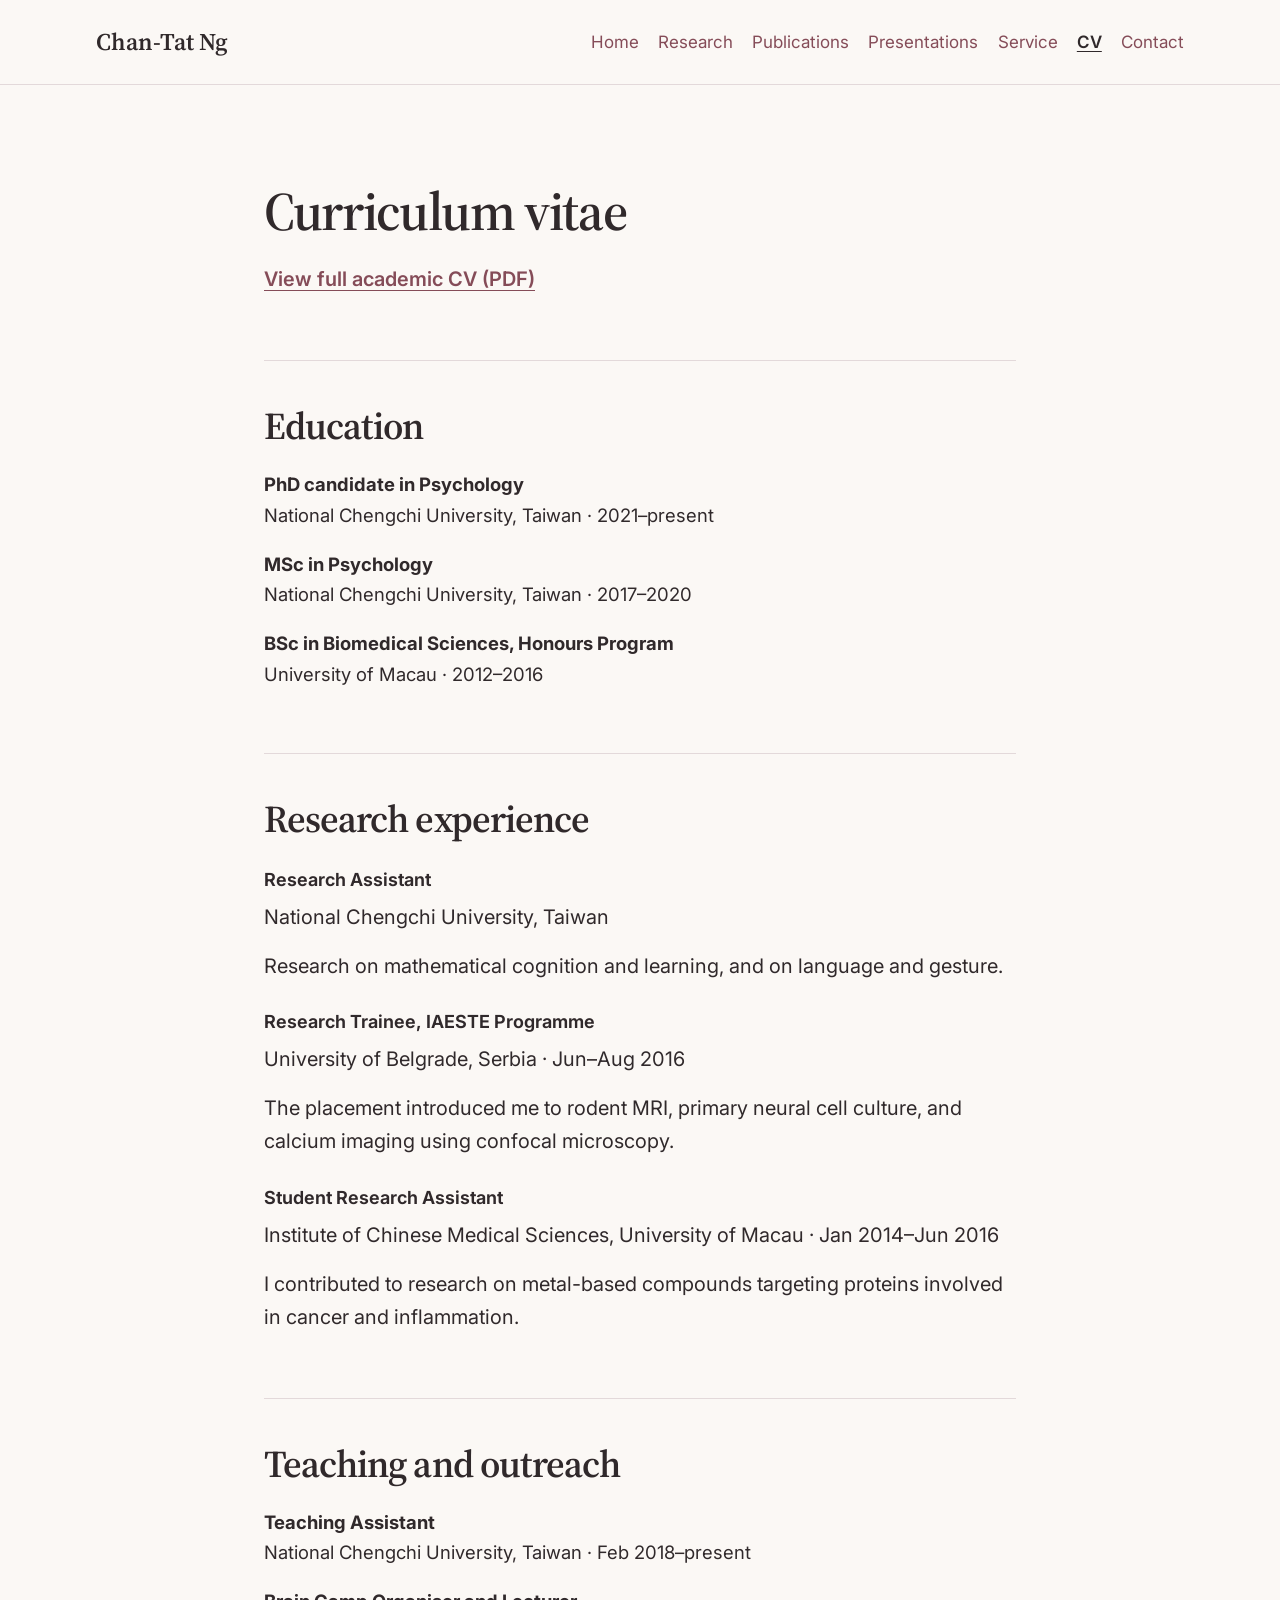
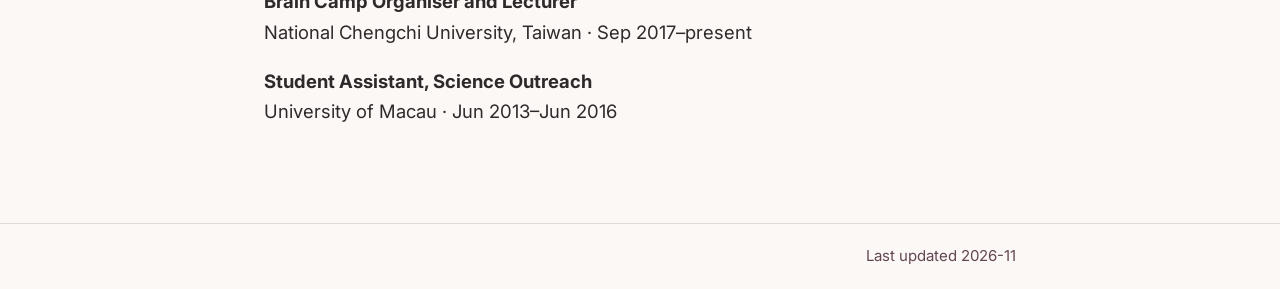
==== cv.html @ a99014b4 "Add academic CV and update research and service" ====
<!doctype html>
<html lang="en">
<head>
  <meta charset="utf-8">
  <meta name="viewport" content="width=device-width, initial-scale=1">
  <meta name="description" content="Education, research experience, teaching, and outreach by Chan-Tat Ng.">
  <meta name="theme-color" content="#FBF8F5">
  <title>Curriculum vitae | Chan-Tat Ng</title>
  <link rel="icon" type="image/svg+xml" href="assets/favicon.svg">
  <link rel="preconnect" href="https://fonts.googleapis.com">
  <link rel="preconnect" href="https://fonts.gstatic.com" crossorigin>
  <link rel="stylesheet" href="https://fonts.googleapis.com/css2?family=Inter:wght@400..700&amp;family=Source+Serif+4:opsz,wght@8..60,500;8..60,600&amp;display=swap">
  <link rel="stylesheet" href="css/style.css">
</head>
<body>
  <a class="skip-link" href="#main">Skip to content</a>
  <header class="site-header">
    <div class="header-inner">
      <a class="wordmark" href="index.html">Chan-Tat Ng</a>
      <nav aria-label="Main">
        <ul role="list">
          <li><a href="index.html">Home</a></li>
          <li><a href="research.html">Research</a></li>
          <li><a href="publications.html">Publications</a></li>
          <li><a href="presentations.html">Presentations</a></li>
          <li><a href="service.html">Service</a></li>
          <li><a href="cv.html" aria-current="page">CV</a></li>
          <li><a href="index.html#contact">Contact</a></li>
        </ul>
      </nav>
    </div>
  </header>
  <main id="main" class="reading-width">

    <div class="page-intro">
      <h1>Curriculum vitae</h1>
      <p class="section-link"><a href="https://drive.google.com/file/d/11SCMmaLv2cy0ihpaw0MUiLZenmUhRXFO/view" target="_blank" rel="noopener noreferrer">View full academic CV (PDF)</a></p>
    </div>
    <section class="ruled">
      <h2>Education</h2>
      <ul class="record-list" role="list">
        <li><strong>PhD candidate in Psychology</strong><br>National Chengchi University, Taiwan · 2021–present</li>
        <li><strong>MSc in Psychology</strong><br>National Chengchi University, Taiwan · 2017–2020</li>
        <li><strong>BSc in Biomedical Sciences, Honours Program</strong><br>University of Macau · 2012–2016</li>
      </ul>
    </section>
    <section class="ruled">
      <h2>Research experience</h2>
      <h3>Research Assistant</h3>
      <p>National Chengchi University, Taiwan</p>
      <p>Research on mathematical cognition and learning, and on language and gesture.</p>
      <h3>Research Trainee, IAESTE Programme</h3>
      <p>University of Belgrade, Serbia · Jun–Aug 2016</p>
      <p>The placement introduced me to rodent MRI, primary neural cell culture, and calcium imaging using confocal microscopy.</p>
      <h3>Student Research Assistant</h3>
      <p>Institute of Chinese Medical Sciences, University of Macau · Jan 2014–Jun 2016</p>
      <p>I contributed to research on metal-based compounds targeting proteins involved in cancer and inflammation.</p>
    </section>
    <section class="ruled">
      <h2>Teaching and outreach</h2>
      <ul class="record-list" role="list">
        <li><strong>Teaching Assistant</strong><br>National Chengchi University, Taiwan · Feb 2018–present</li>
        <li><strong>Brain Camp Organiser and Lecturer</strong><br>National Chengchi University, Taiwan · Sep 2017–present</li>
        <li><strong>Student Assistant, Science Outreach</strong><br>University of Macau · Jun 2013–Jun 2016</li>
      </ul>
    </section>
  </main>
  <footer class="site-footer">
    <div class="reading-width footer-inner">
      <span>Last updated <time datetime="2026-11">2026-11</time></span>
    </div>
  </footer>
</body>
</html>
---- css/style.css ----
:root {
  color-scheme: light;
  --ivory: #fbf8f5;
  --charcoal: #30292b;
  --burgundy: #854c58;
  --plum: #624653;
  --divider: #e3d9da;
  --serif: "Source Serif 4", Georgia, serif;
  --sans: Inter, system-ui, sans-serif;
  --gutter: clamp(1.25rem, 4vw, 3rem);
  scroll-padding-top: 6rem;
}

* { box-sizing: border-box; }

body {
  margin: 0;
  background: var(--ivory);
  color: var(--charcoal);
  font: 1.25rem/1.65 var(--sans);
  overflow-wrap: break-word;
}

a {
  color: var(--burgundy);
  text-decoration-thickness: 1px;
  text-underline-offset: 0.2em;
}

a:visited { color: var(--plum); }
a:hover { text-decoration-thickness: 2px; }

a:focus-visible {
  outline: 2px solid var(--plum);
  outline-offset: 4px;
  border-radius: 2px;
}

.skip-link {
  position: absolute;
  z-index: 3;
  inset: 0.75rem auto auto var(--gutter);
  padding: 0.5rem 0.75rem;
  background: var(--ivory);
  transform: translateY(calc(-100% - 1rem));
}

.skip-link:focus { transform: none; }

.reading-width {
  width: min(47rem, calc(100% - 2 * var(--gutter)));
  margin-inline: auto;
}

.site-header {
  position: sticky;
  top: 0;
  z-index: 2;
  background: var(--ivory);
  border-bottom: 1px solid var(--divider);
}

.header-inner {
  width: min(68rem, calc(100% - 2 * var(--gutter)));
  min-height: 5.25rem;
  margin-inline: auto;
  display: flex;
  align-items: center;
  justify-content: space-between;
  gap: 1rem 2rem;
  padding-block: 0.85rem;
}

.wordmark {
  color: var(--charcoal);
  font: 600 1.5rem/1.2 var(--serif);
  text-decoration: none;
  white-space: nowrap;
}

.wordmark:visited { color: var(--charcoal); }
.wordmark:hover { text-decoration: underline; }

nav ul, .profile-links {
  display: flex;
  flex-wrap: wrap;
  gap: 0.35rem 1.2rem;
  list-style: none;
  margin: 0;
  padding: 0;
}

nav a {
  display: inline-block;
  padding-block: 0.25rem;
  font-size: 1.0625rem;
  text-decoration-color: transparent;
}

nav a:hover, nav a[aria-current="page"] { text-decoration-color: currentColor; }
nav a[aria-current="page"] { color: var(--charcoal); font-weight: 600; }

main { padding-block: clamp(3rem, 8vw, 6rem) clamp(4rem, 8vw, 6rem); }
h1, h2, h3, p { margin: 0; }

h1, h2 {
  font-family: var(--serif);
  font-weight: 600;
  line-height: 1.12;
  letter-spacing: -0.025em;
}

h1 { font-size: clamp(2.6rem, 6vw, 3.375rem); }
h2 { font-size: clamp(1.95rem, 5vw, 2.375rem); }
h3 { font-size: 1.125rem; line-height: 1.4; font-weight: 650; }

p, address { margin-top: 1rem; }
address { font-style: normal; }

.affiliation { margin-top: 1rem; color: var(--plum); }
.home-intro > p:nth-of-type(2) { margin-top: 1.75rem; }
.section-link { margin-top: 1.35rem; font-weight: 600; }

.ruled {
  margin-top: clamp(2.65rem, 6vw, 4rem);
  padding-top: clamp(1.8rem, 4vw, 2.75rem);
  border-top: 1px solid var(--divider);
}

section[id], li[id] { scroll-margin-top: 1.5rem; }

.theme-list, .record-list, .service-list, .related-list {
  margin: 1.35rem 0 0;
  padding: 0;
  list-style: none;
}

.theme-list > li + li { margin-top: 1.35rem; }
.theme-list p { margin-top: 0.25rem; }
.theme-list h3 { font-size: 1.1875rem; }
.record-list { font-size: 1.15625rem; }
.record-list > li + li { margin-top: 1.15rem; }
.record-links { overflow-wrap: anywhere; }
.record-note { display: block; font-size: 0.9375rem; color: var(--plum); }
.manuscript-description {
  margin: 0.65rem 0 0.25rem 0.75rem;
  padding-inline-start: 0.75rem;
  border-inline-start: 2px solid var(--burgundy);
  color: var(--plum);
}

.related-list > li + li, .service-list > li + li { margin-top: 0.35rem; }
.profile-links { margin-top: 1rem; }
.ruled > h3 { margin-top: 1.65rem; }
.ruled > h3 + p, .ruled > h3 + ul { margin-top: 0.55rem; }
.group-label, .year { color: var(--plum); }
.year { font-variant-numeric: tabular-nums; }

.site-footer {
  border-top: 1px solid var(--divider);
  color: var(--plum);
  font-size: 0.9375rem;
}

.footer-inner {
  text-align: end;
  padding-block: 1.25rem;
}

@media (max-width: 55rem) {
  :root { scroll-padding-top: 9rem; }
  .header-inner { flex-direction: column; align-items: flex-start; gap: 0.65rem; }
}

@media (max-width: 38rem) {
  :root { scroll-padding-top: 10.5rem; }
  body { font-size: 1.125rem; }
  .record-list { font-size: 1.125rem; }
  nav ul { column-gap: 0.9rem; }
}

@media (max-width: 23rem) {
  :root { scroll-padding-top: 12rem; }
}
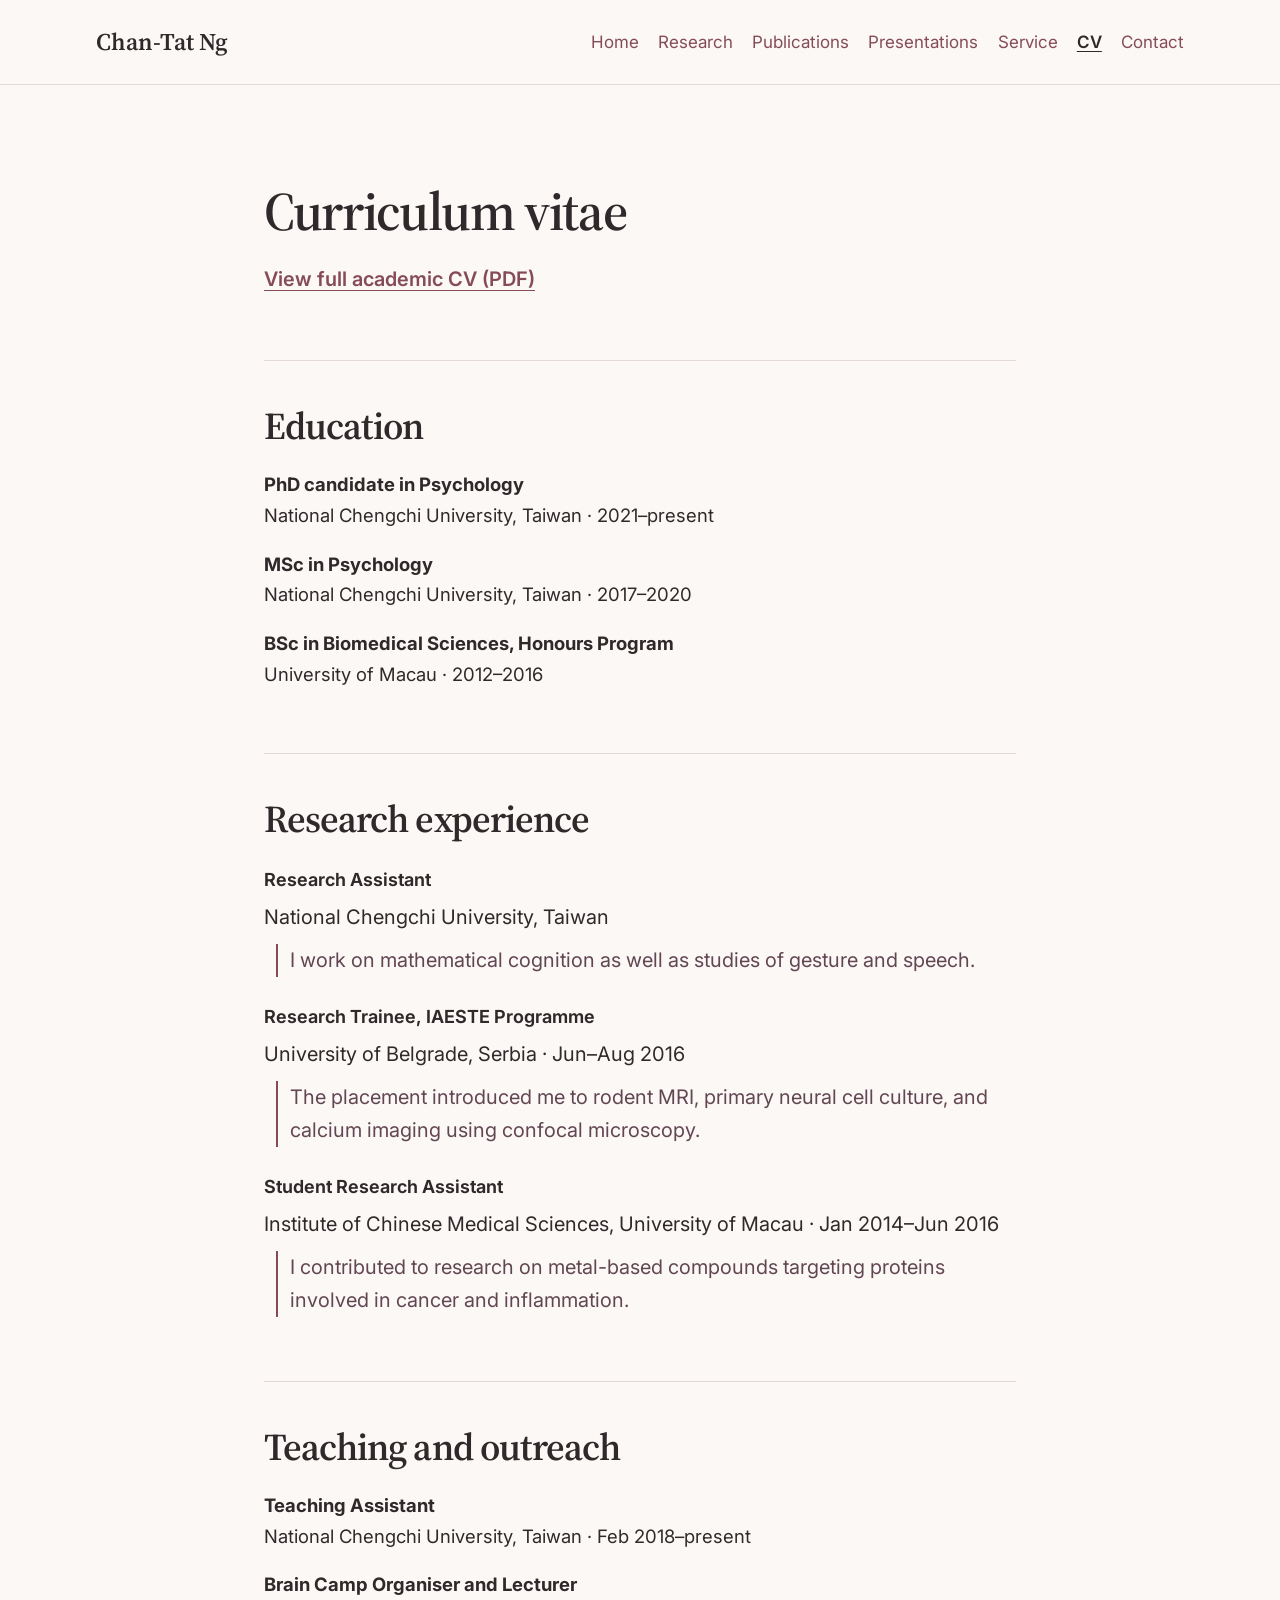
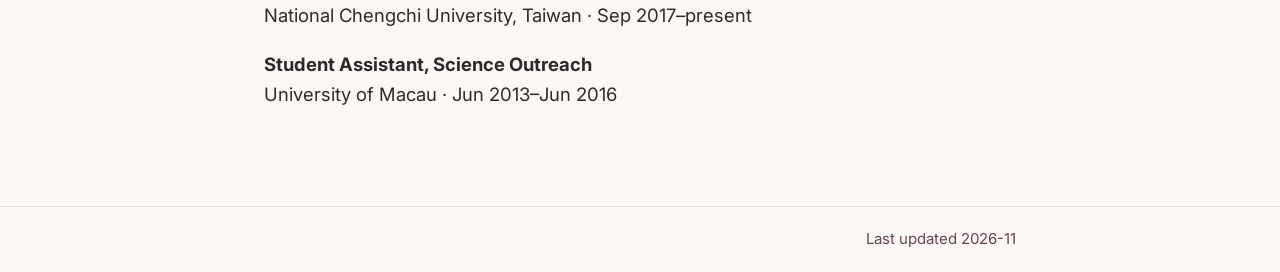
==== commit 5fccc15d: "Polish research copy and unify description styling" ====
--- a/cv.html
+++ b/cv.html
@@ -48,13 +48,13 @@
       <h2>Research experience</h2>
       <h3>Research Assistant</h3>
       <p>National Chengchi University, Taiwan</p>
-      <p>Research on mathematical cognition and learning, and on language and gesture.</p>
+      <p class="entry-description">I work on mathematical cognition as well as studies of gesture and speech.</p>
       <h3>Research Trainee, IAESTE Programme</h3>
       <p>University of Belgrade, Serbia · Jun–Aug 2016</p>
-      <p>The placement introduced me to rodent MRI, primary neural cell culture, and calcium imaging using confocal microscopy.</p>
+      <p class="entry-description">The placement introduced me to rodent MRI, primary neural cell culture, and calcium imaging using confocal microscopy.</p>
       <h3>Student Research Assistant</h3>
       <p>Institute of Chinese Medical Sciences, University of Macau · Jan 2014–Jun 2016</p>
-      <p>I contributed to research on metal-based compounds targeting proteins involved in cancer and inflammation.</p>
+      <p class="entry-description">I contributed to research on metal-based compounds targeting proteins involved in cancer and inflammation.</p>
     </section>
     <section class="ruled">
       <h2>Teaching and outreach</h2>
--- a/css/style.css
+++ b/css/style.css
@@ -142,12 +142,15 @@
 .record-list > li + li { margin-top: 1.15rem; }
 .record-links { overflow-wrap: anywhere; }
 .record-note { display: block; font-size: 0.9375rem; color: var(--plum); }
-.manuscript-description {
+.entry-description {
   margin: 0.65rem 0 0.25rem 0.75rem;
   padding-inline-start: 0.75rem;
   border-inline-start: 2px solid var(--burgundy);
   color: var(--plum);
 }
+
+.entry-description > p { margin-top: 0; }
+.entry-description > p + p { margin-top: 0.5rem; }
 
 .related-list > li + li, .service-list > li + li { margin-top: 0.35rem; }
 .profile-links { margin-top: 1rem; }
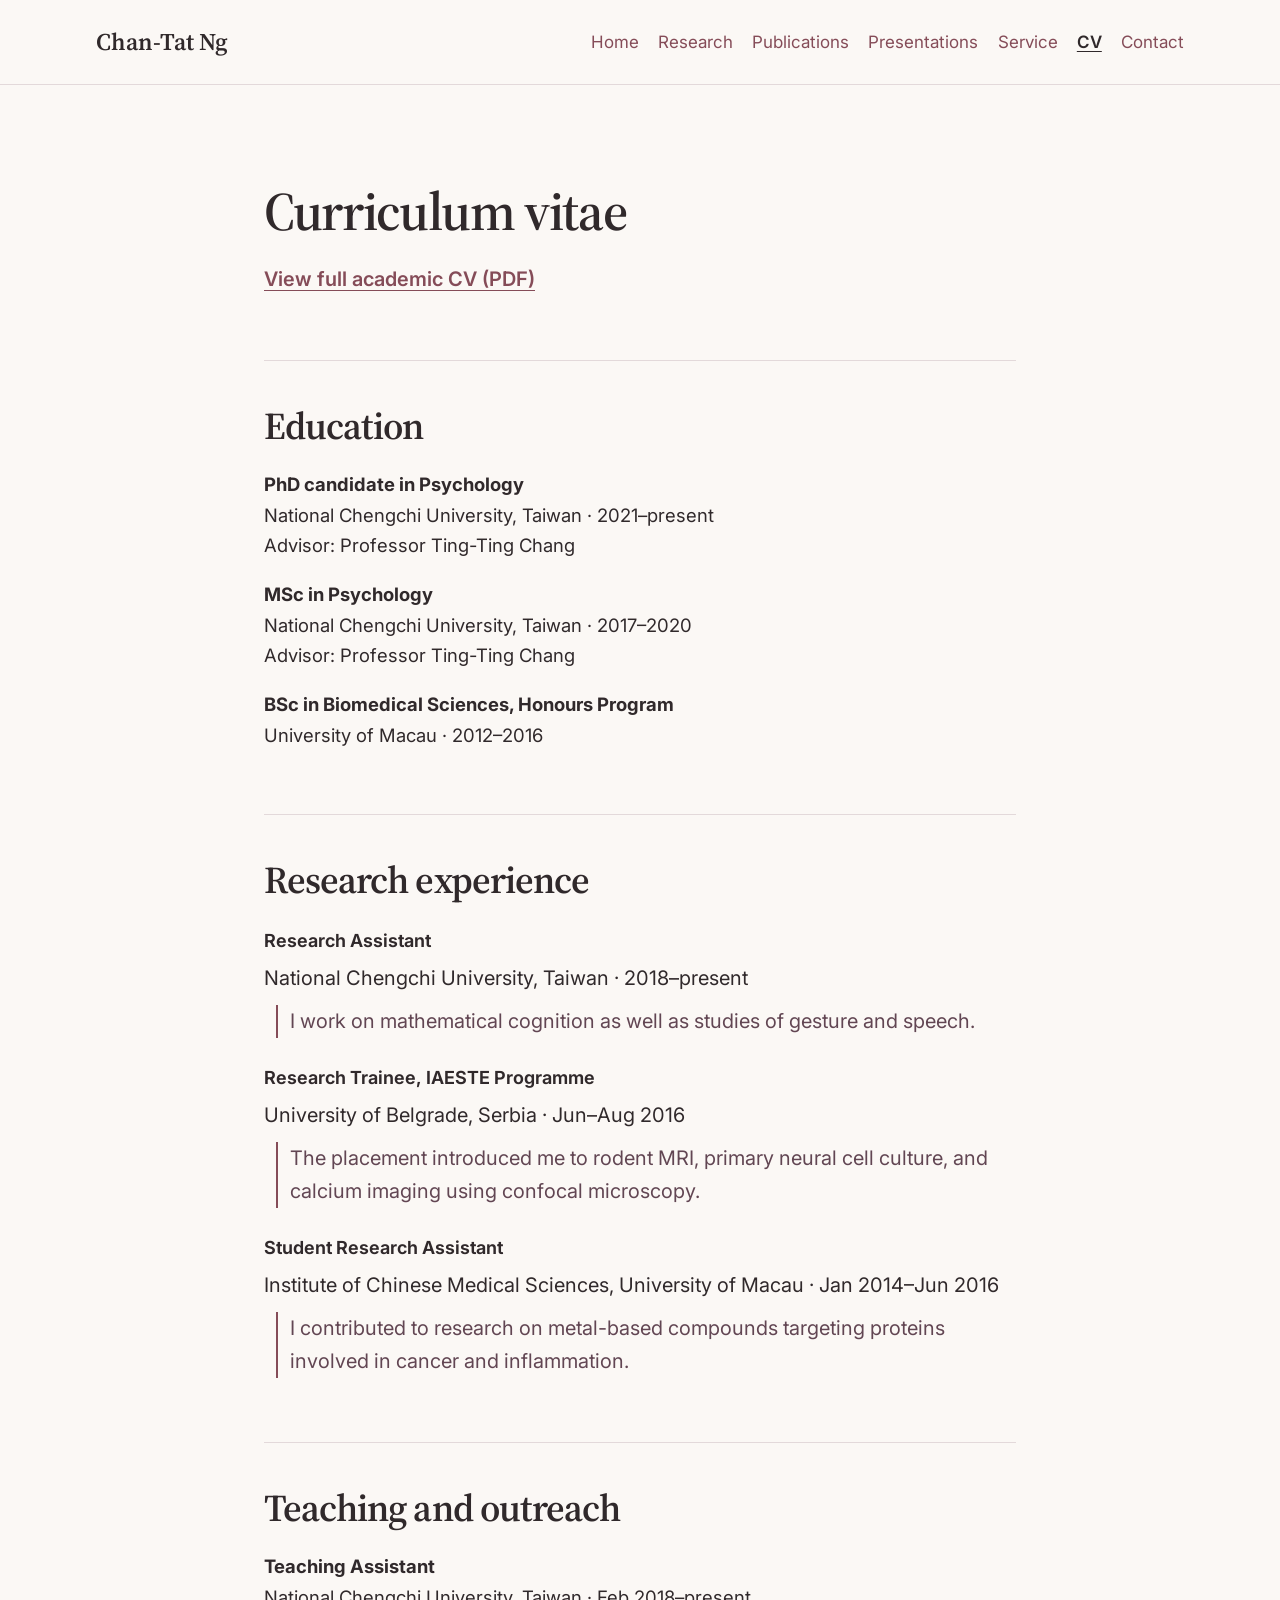
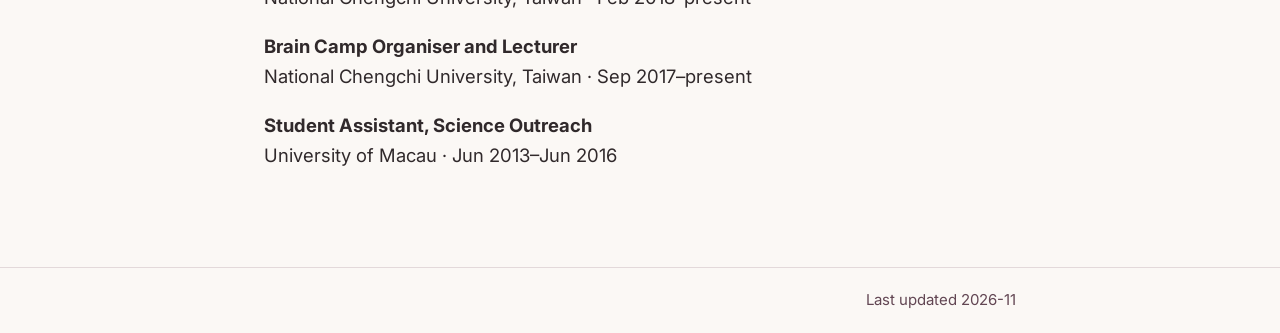
==== commit 6fb63f76: "Clarify developmental focus and organise journal articles" ====
--- a/cv.html
+++ b/cv.html
@@ -39,15 +39,15 @@
     <section class="ruled">
       <h2>Education</h2>
       <ul class="record-list" role="list">
-        <li><strong>PhD candidate in Psychology</strong><br>National Chengchi University, Taiwan · 2021–present</li>
-        <li><strong>MSc in Psychology</strong><br>National Chengchi University, Taiwan · 2017–2020</li>
+        <li><strong>PhD candidate in Psychology</strong><br>National Chengchi University, Taiwan · 2021–present<br>Advisor: Professor Ting-Ting Chang</li>
+        <li><strong>MSc in Psychology</strong><br>National Chengchi University, Taiwan · 2017–2020<br>Advisor: Professor Ting-Ting Chang</li>
         <li><strong>BSc in Biomedical Sciences, Honours Program</strong><br>University of Macau · 2012–2016</li>
       </ul>
     </section>
     <section class="ruled">
       <h2>Research experience</h2>
       <h3>Research Assistant</h3>
-      <p>National Chengchi University, Taiwan</p>
+      <p>National Chengchi University, Taiwan · 2018–present</p>
       <p class="entry-description">I work on mathematical cognition as well as studies of gesture and speech.</p>
       <h3>Research Trainee, IAESTE Programme</h3>
       <p>University of Belgrade, Serbia · Jun–Aug 2016</p>
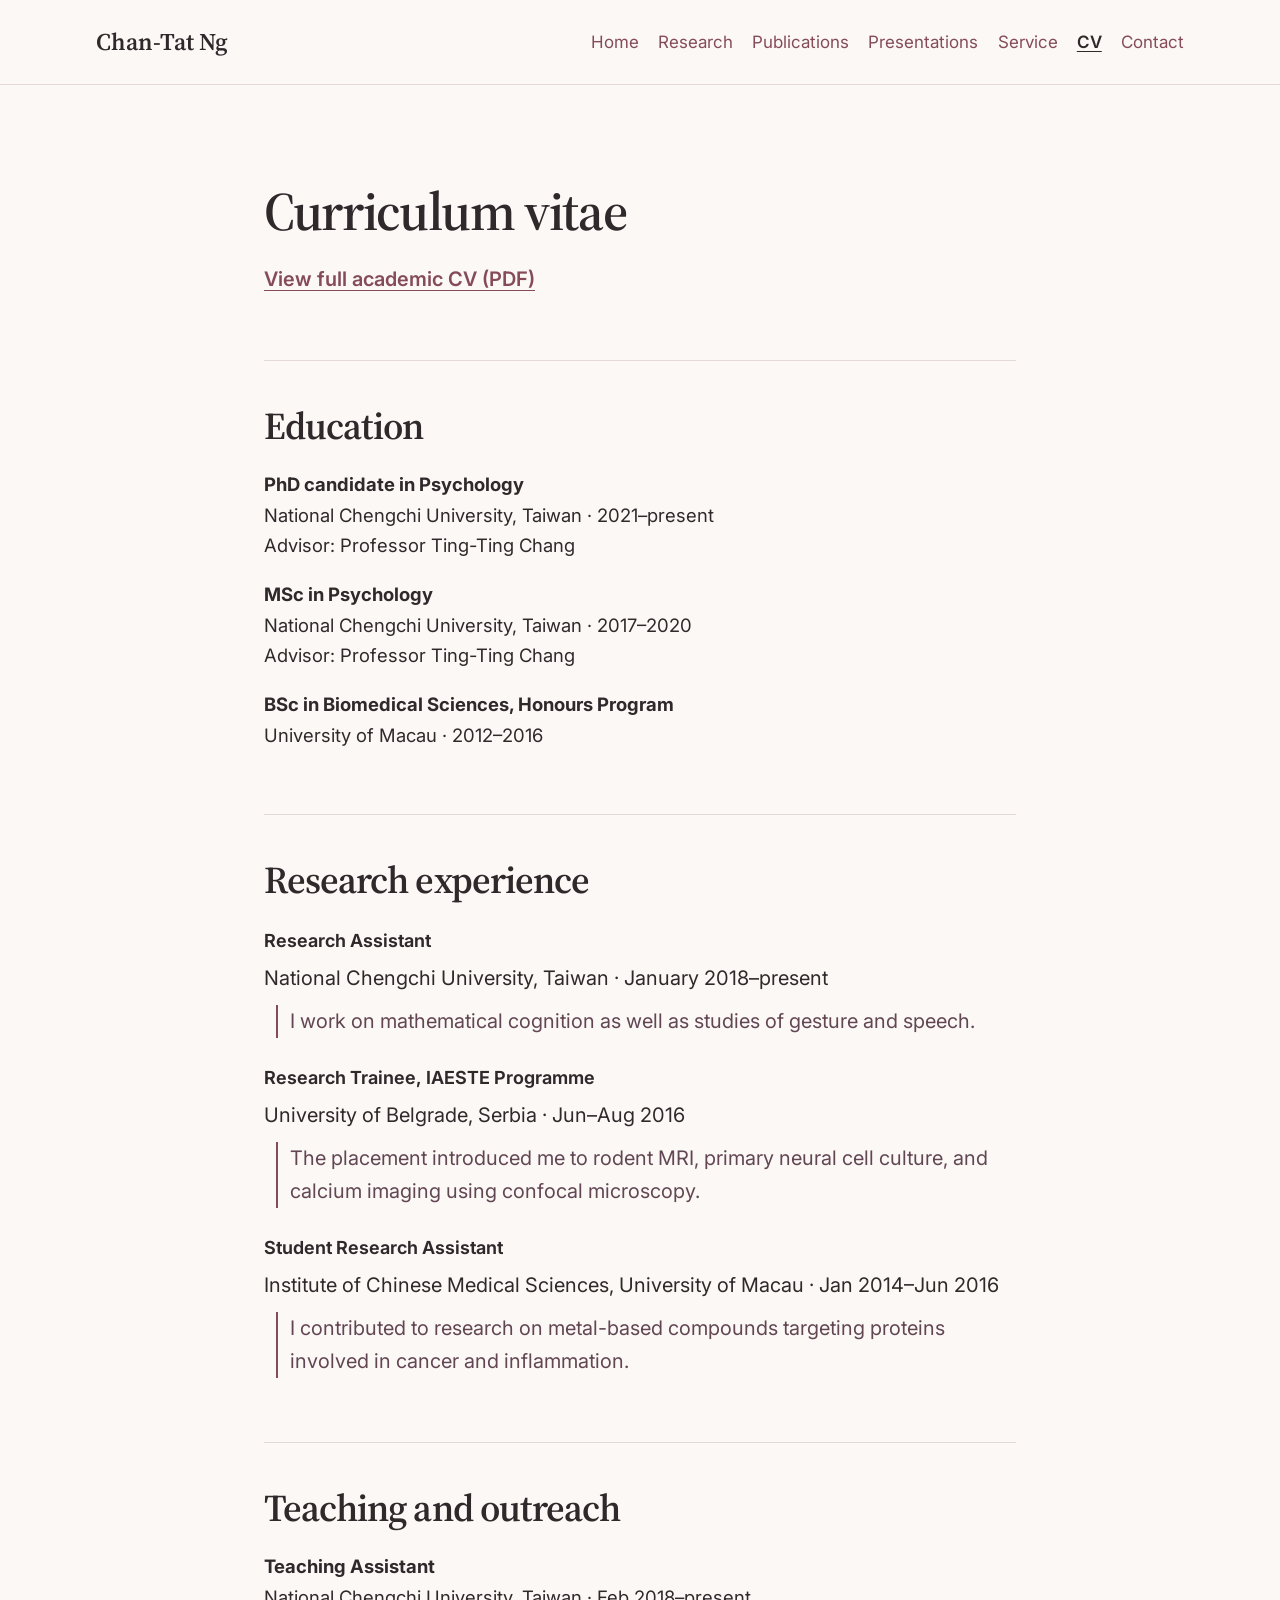
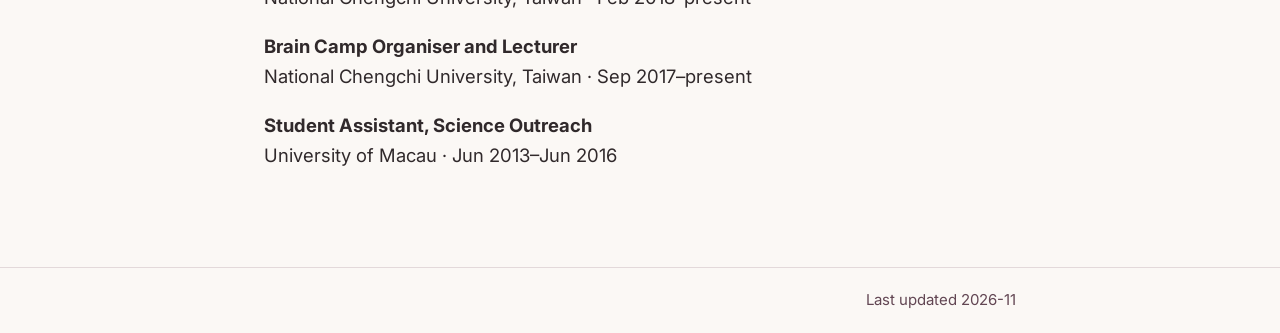
==== commit 5d7c565d: "Update collaboration copy and academic records" ====
--- a/cv.html
+++ b/cv.html
@@ -47,7 +47,7 @@
     <section class="ruled">
       <h2>Research experience</h2>
       <h3>Research Assistant</h3>
-      <p>National Chengchi University, Taiwan · 2018–present</p>
+      <p>National Chengchi University, Taiwan · January 2018–present</p>
       <p class="entry-description">I work on mathematical cognition as well as studies of gesture and speech.</p>
       <h3>Research Trainee, IAESTE Programme</h3>
       <p>University of Belgrade, Serbia · Jun–Aug 2016</p>
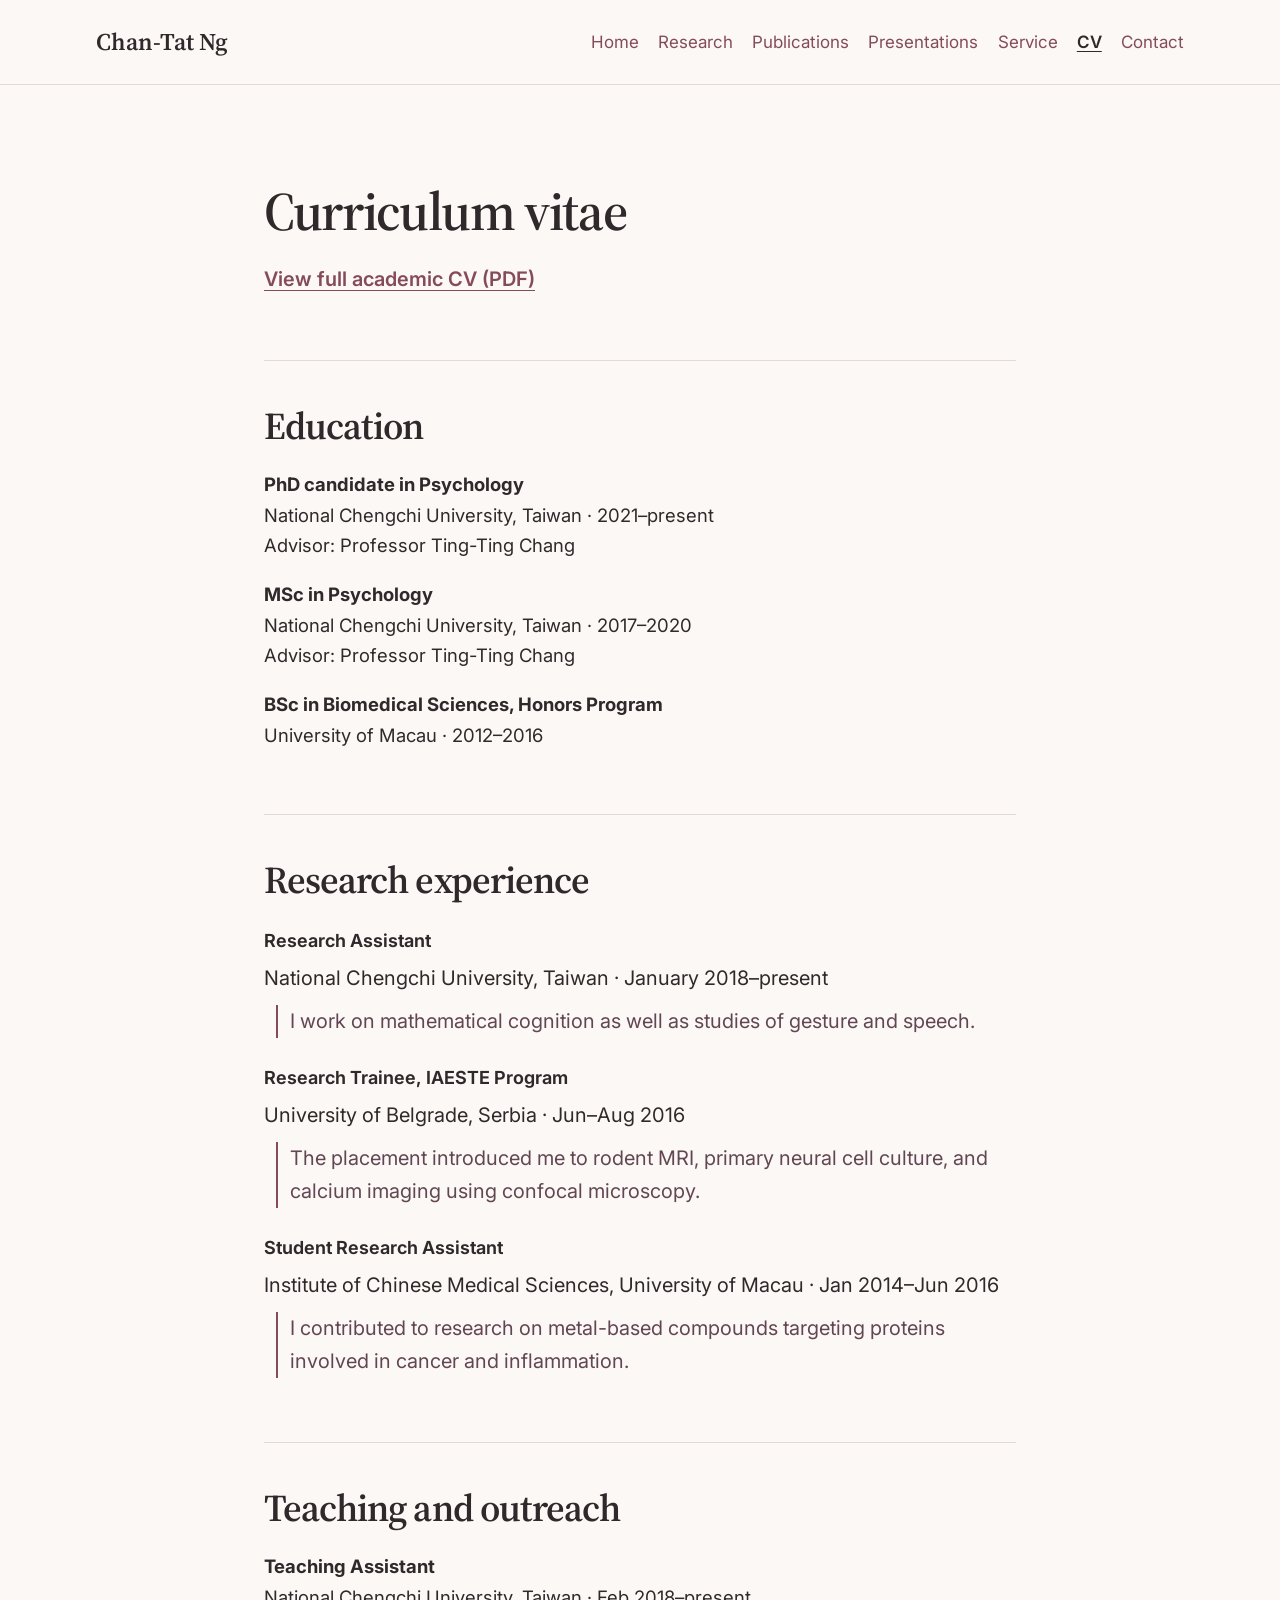
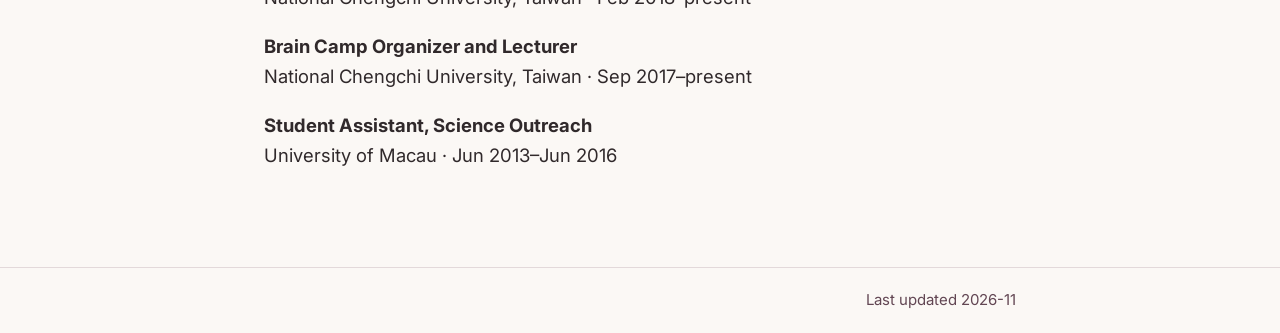
==== commit abd8b6d5: "Use US English for site copy" ====
--- a/cv.html
+++ b/cv.html
@@ -1,5 +1,5 @@
 <!doctype html>
-<html lang="en">
+<html lang="en-US">
 <head>
   <meta charset="utf-8">
   <meta name="viewport" content="width=device-width, initial-scale=1">
@@ -41,7 +41,7 @@
       <ul class="record-list" role="list">
         <li><strong>PhD candidate in Psychology</strong><br>National Chengchi University, Taiwan · 2021–present<br>Advisor: Professor Ting-Ting Chang</li>
         <li><strong>MSc in Psychology</strong><br>National Chengchi University, Taiwan · 2017–2020<br>Advisor: Professor Ting-Ting Chang</li>
-        <li><strong>BSc in Biomedical Sciences, Honours Program</strong><br>University of Macau · 2012–2016</li>
+        <li><strong>BSc in Biomedical Sciences, Honors Program</strong><br>University of Macau · 2012–2016</li>
       </ul>
     </section>
     <section class="ruled">
@@ -49,7 +49,7 @@
       <h3>Research Assistant</h3>
       <p>National Chengchi University, Taiwan · January 2018–present</p>
       <p class="entry-description">I work on mathematical cognition as well as studies of gesture and speech.</p>
-      <h3>Research Trainee, IAESTE Programme</h3>
+      <h3>Research Trainee, IAESTE Program</h3>
       <p>University of Belgrade, Serbia · Jun–Aug 2016</p>
       <p class="entry-description">The placement introduced me to rodent MRI, primary neural cell culture, and calcium imaging using confocal microscopy.</p>
       <h3>Student Research Assistant</h3>
@@ -60,7 +60,7 @@
       <h2>Teaching and outreach</h2>
       <ul class="record-list" role="list">
         <li><strong>Teaching Assistant</strong><br>National Chengchi University, Taiwan · Feb 2018–present</li>
-        <li><strong>Brain Camp Organiser and Lecturer</strong><br>National Chengchi University, Taiwan · Sep 2017–present</li>
+        <li><strong>Brain Camp Organizer and Lecturer</strong><br>National Chengchi University, Taiwan · Sep 2017–present</li>
         <li><strong>Student Assistant, Science Outreach</strong><br>University of Macau · Jun 2013–Jun 2016</li>
       </ul>
     </section>
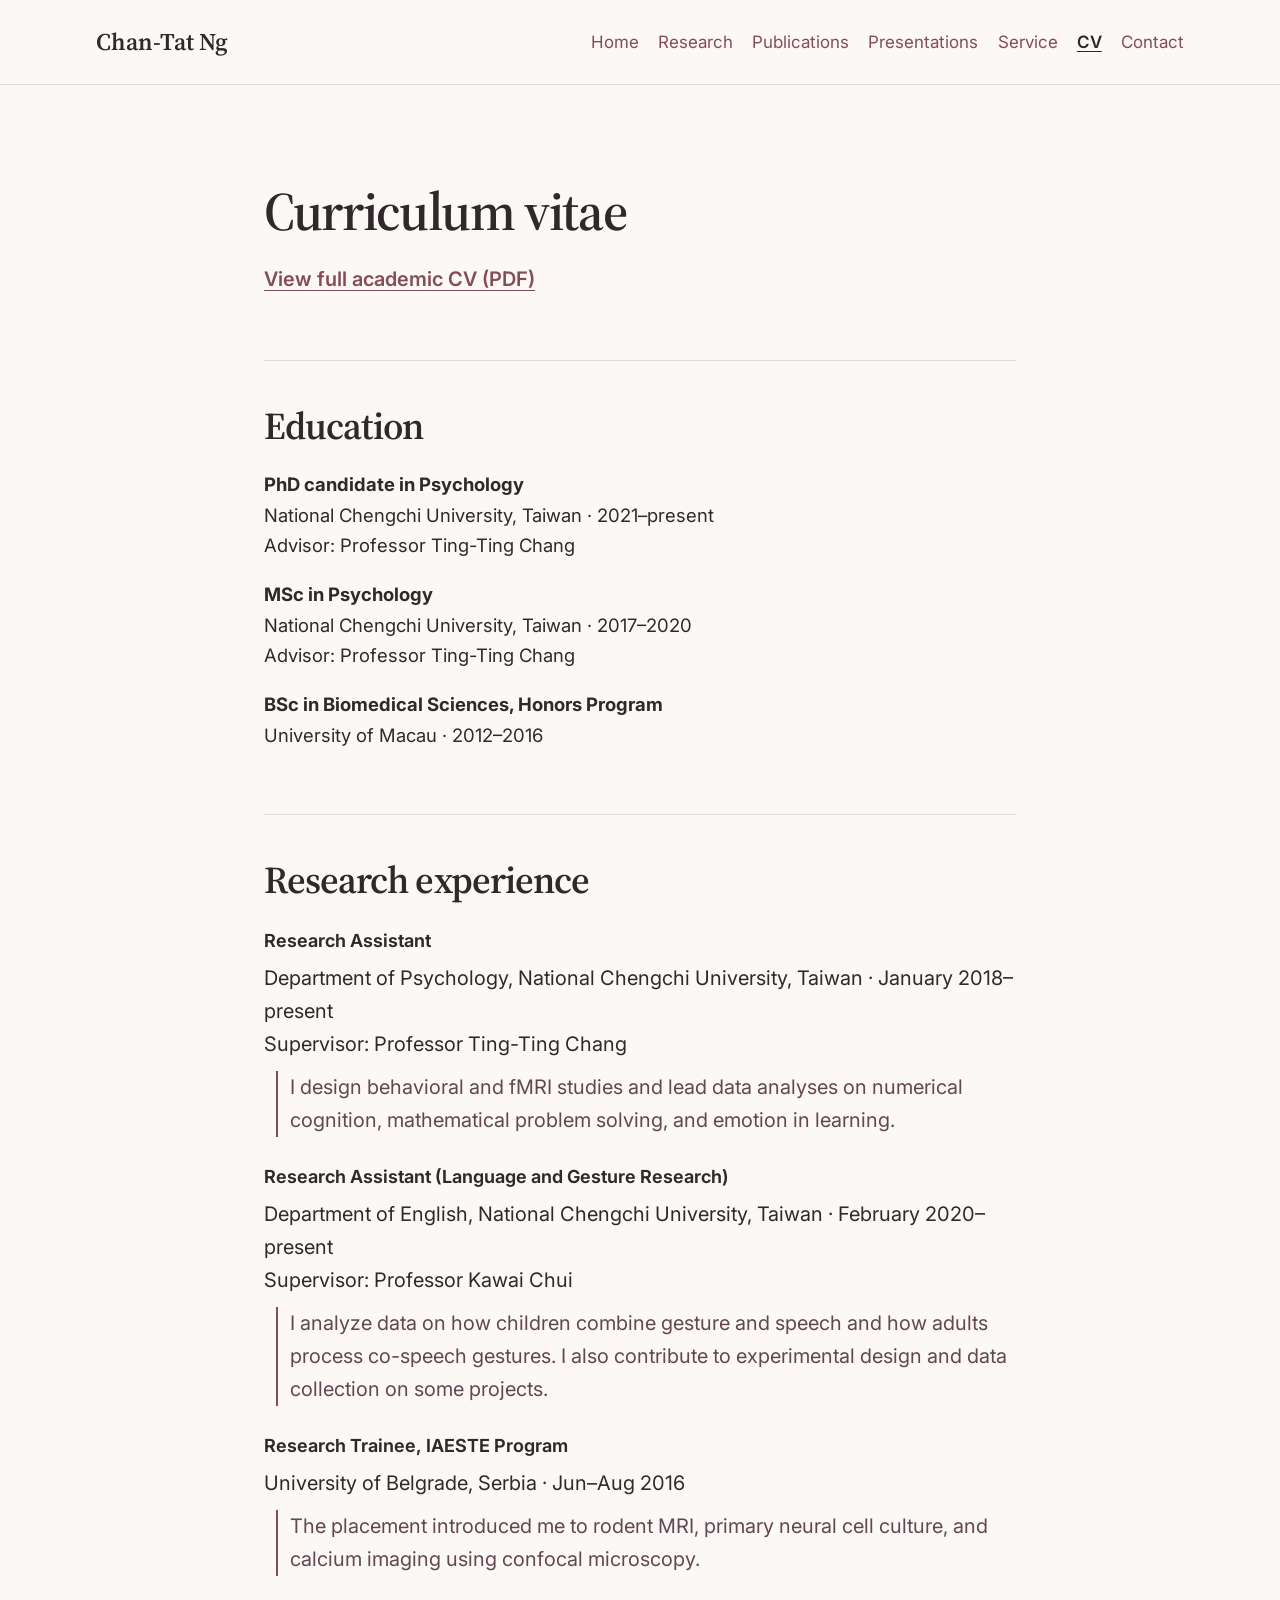
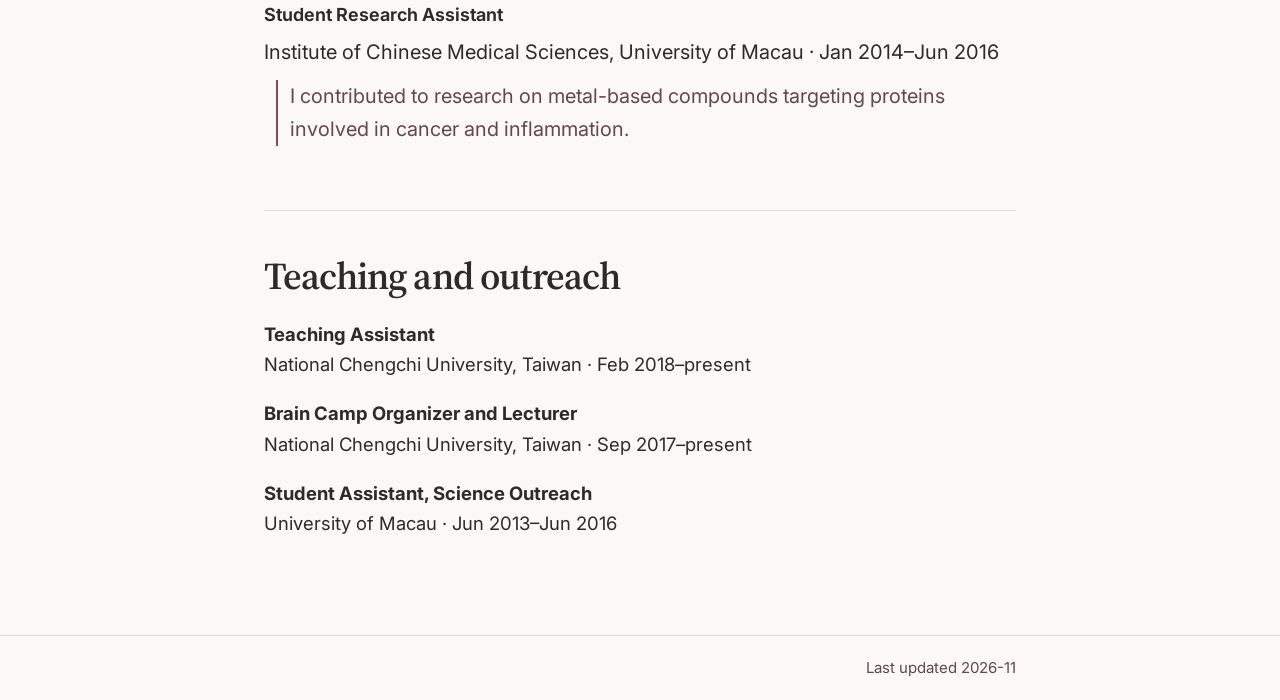
==== commit de06b8a4: "Separate the two NCCU research appointments" ====
--- a/cv.html
+++ b/cv.html
@@ -47,8 +47,11 @@
     <section class="ruled">
       <h2>Research experience</h2>
       <h3>Research Assistant</h3>
-      <p>National Chengchi University, Taiwan · January 2018–present</p>
-      <p class="entry-description">I work on mathematical cognition as well as studies of gesture and speech.</p>
+      <p>Department of Psychology, National Chengchi University, Taiwan · January 2018–present<br>Supervisor: Professor Ting-Ting Chang</p>
+      <p class="entry-description">I design behavioral and fMRI studies and lead data analyses on numerical cognition, mathematical problem solving, and emotion in learning.</p>
+      <h3>Research Assistant (Language and Gesture Research)</h3>
+      <p>Department of English, National Chengchi University, Taiwan · February 2020–present<br>Supervisor: Professor Kawai Chui</p>
+      <p class="entry-description">I analyze data on how children combine gesture and speech and how adults process co-speech gestures. I also contribute to experimental design and data collection on some projects.</p>
       <h3>Research Trainee, IAESTE Program</h3>
       <p>University of Belgrade, Serbia · Jun–Aug 2016</p>
       <p class="entry-description">The placement introduced me to rodent MRI, primary neural cell culture, and calcium imaging using confocal microscopy.</p>
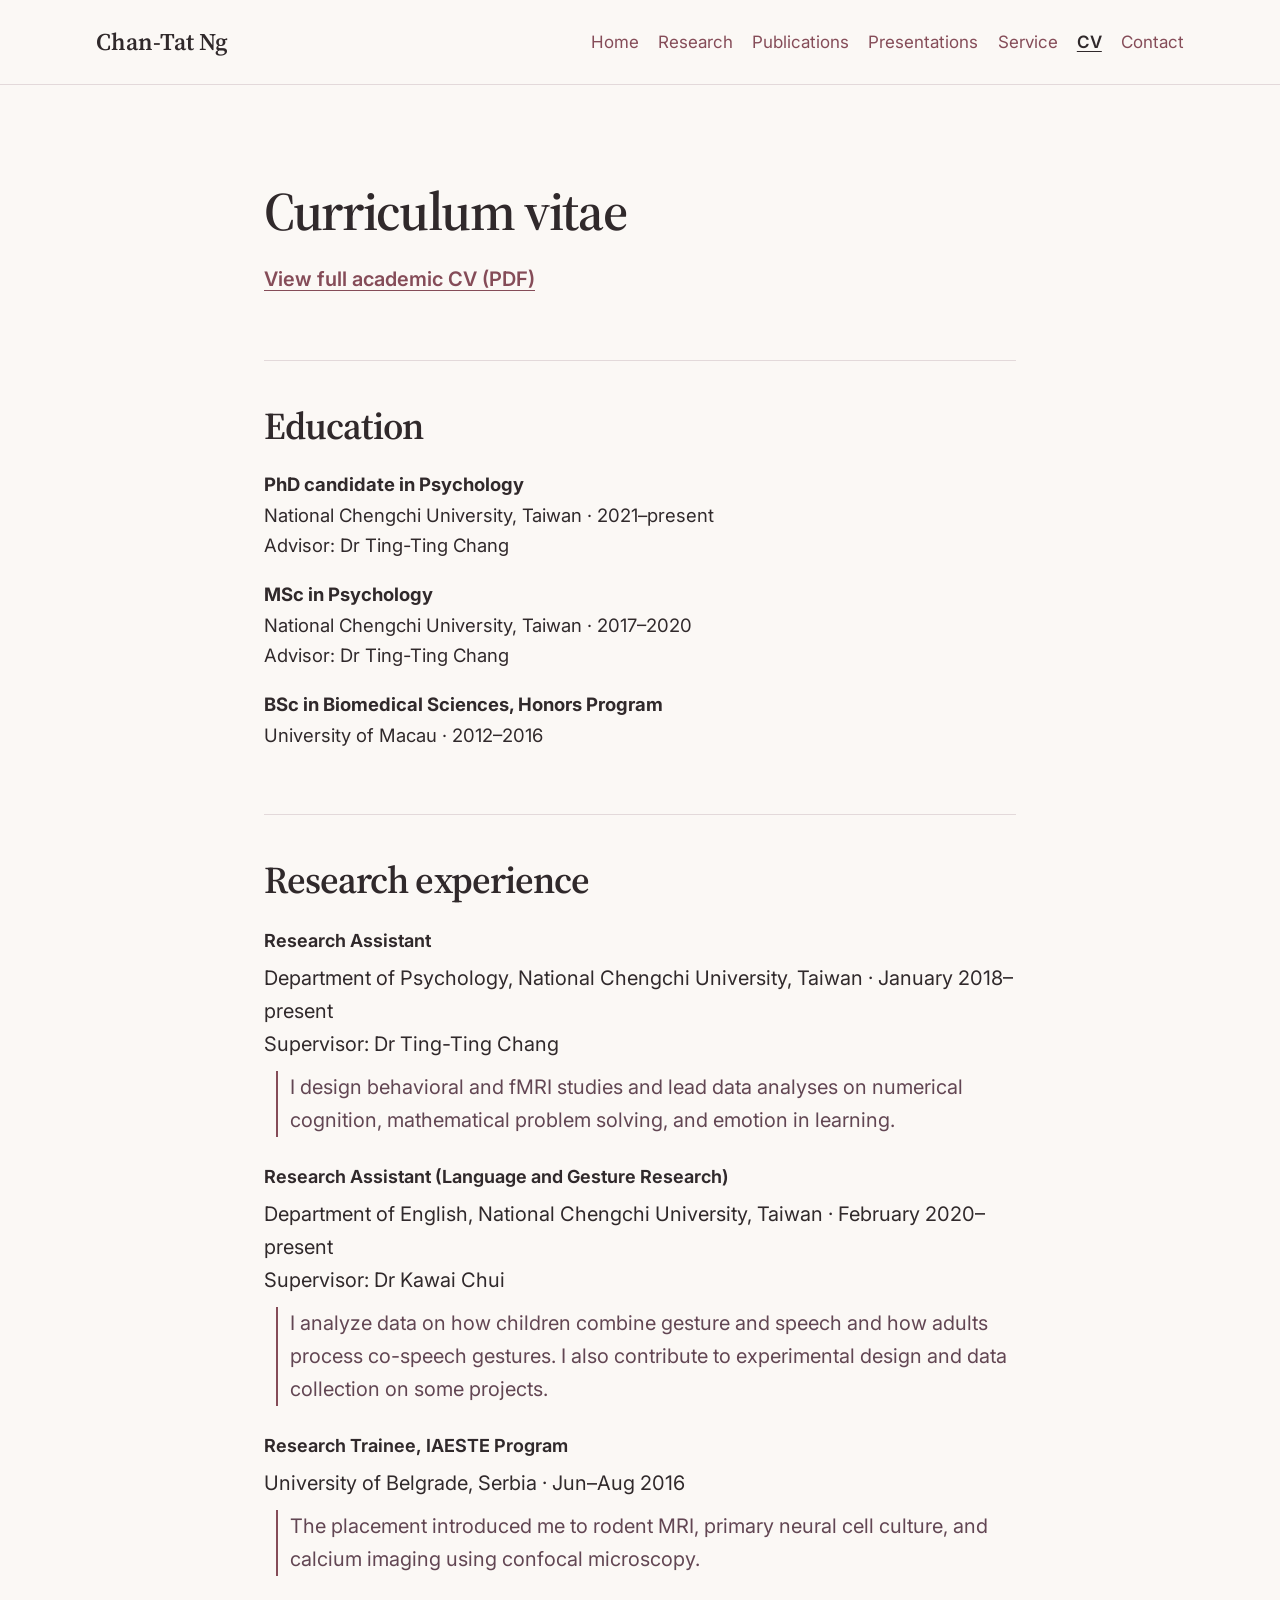
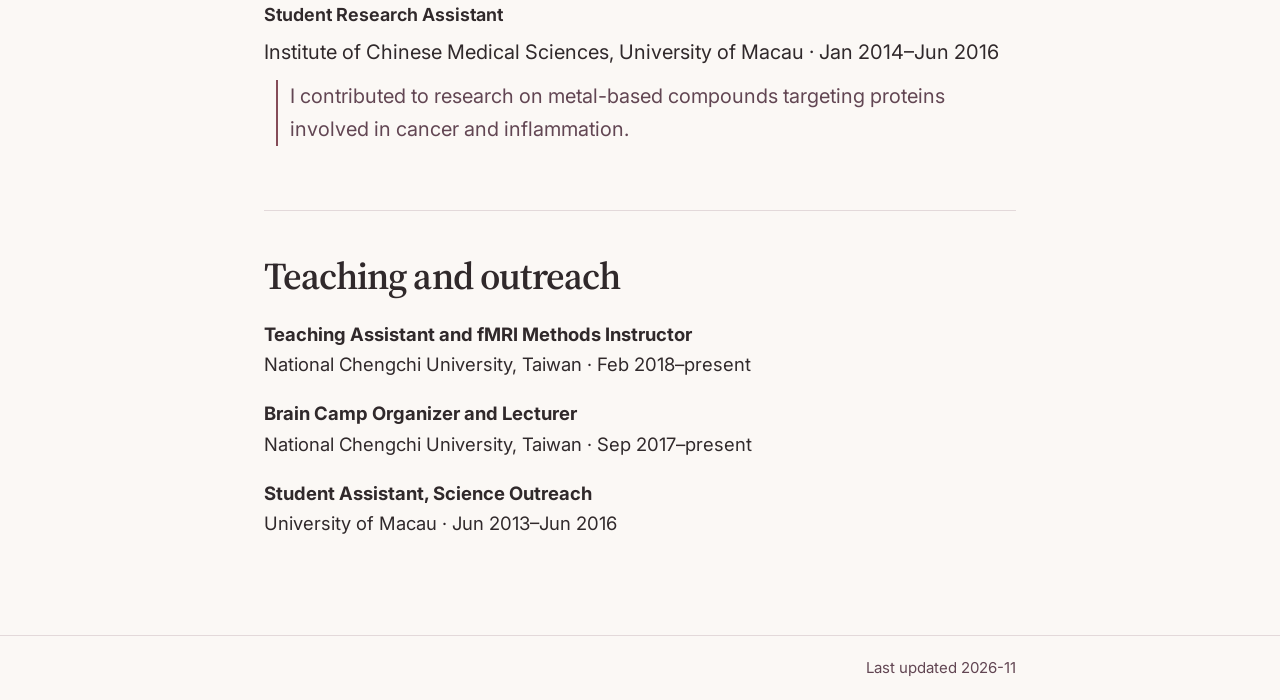
==== commit 25df5b83: "Align website with updated academic CVs" ====
--- a/cv.html
+++ b/cv.html
@@ -39,18 +39,18 @@
     <section class="ruled">
       <h2>Education</h2>
       <ul class="record-list" role="list">
-        <li><strong>PhD candidate in Psychology</strong><br>National Chengchi University, Taiwan · 2021–present<br>Advisor: Professor Ting-Ting Chang</li>
-        <li><strong>MSc in Psychology</strong><br>National Chengchi University, Taiwan · 2017–2020<br>Advisor: Professor Ting-Ting Chang</li>
+        <li><strong>PhD candidate in Psychology</strong><br>National Chengchi University, Taiwan · 2021–present<br>Advisor: Dr Ting-Ting Chang</li>
+        <li><strong>MSc in Psychology</strong><br>National Chengchi University, Taiwan · 2017–2020<br>Advisor: Dr Ting-Ting Chang</li>
         <li><strong>BSc in Biomedical Sciences, Honors Program</strong><br>University of Macau · 2012–2016</li>
       </ul>
     </section>
     <section class="ruled">
       <h2>Research experience</h2>
       <h3>Research Assistant</h3>
-      <p>Department of Psychology, National Chengchi University, Taiwan · January 2018–present<br>Supervisor: Professor Ting-Ting Chang</p>
+      <p>Department of Psychology, National Chengchi University, Taiwan · January 2018–present<br>Supervisor: Dr Ting-Ting Chang</p>
       <p class="entry-description">I design behavioral and fMRI studies and lead data analyses on numerical cognition, mathematical problem solving, and emotion in learning.</p>
       <h3>Research Assistant (Language and Gesture Research)</h3>
-      <p>Department of English, National Chengchi University, Taiwan · February 2020–present<br>Supervisor: Professor Kawai Chui</p>
+      <p>Department of English, National Chengchi University, Taiwan · February 2020–present<br>Supervisor: Dr Kawai Chui</p>
       <p class="entry-description">I analyze data on how children combine gesture and speech and how adults process co-speech gestures. I also contribute to experimental design and data collection on some projects.</p>
       <h3>Research Trainee, IAESTE Program</h3>
       <p>University of Belgrade, Serbia · Jun–Aug 2016</p>
@@ -62,7 +62,7 @@
     <section class="ruled">
       <h2>Teaching and outreach</h2>
       <ul class="record-list" role="list">
-        <li><strong>Teaching Assistant</strong><br>National Chengchi University, Taiwan · Feb 2018–present</li>
+        <li><strong>Teaching Assistant and fMRI Methods Instructor</strong><br>National Chengchi University, Taiwan · Feb 2018–present</li>
         <li><strong>Brain Camp Organizer and Lecturer</strong><br>National Chengchi University, Taiwan · Sep 2017–present</li>
         <li><strong>Student Assistant, Science Outreach</strong><br>University of Macau · Jun 2013–Jun 2016</li>
       </ul>
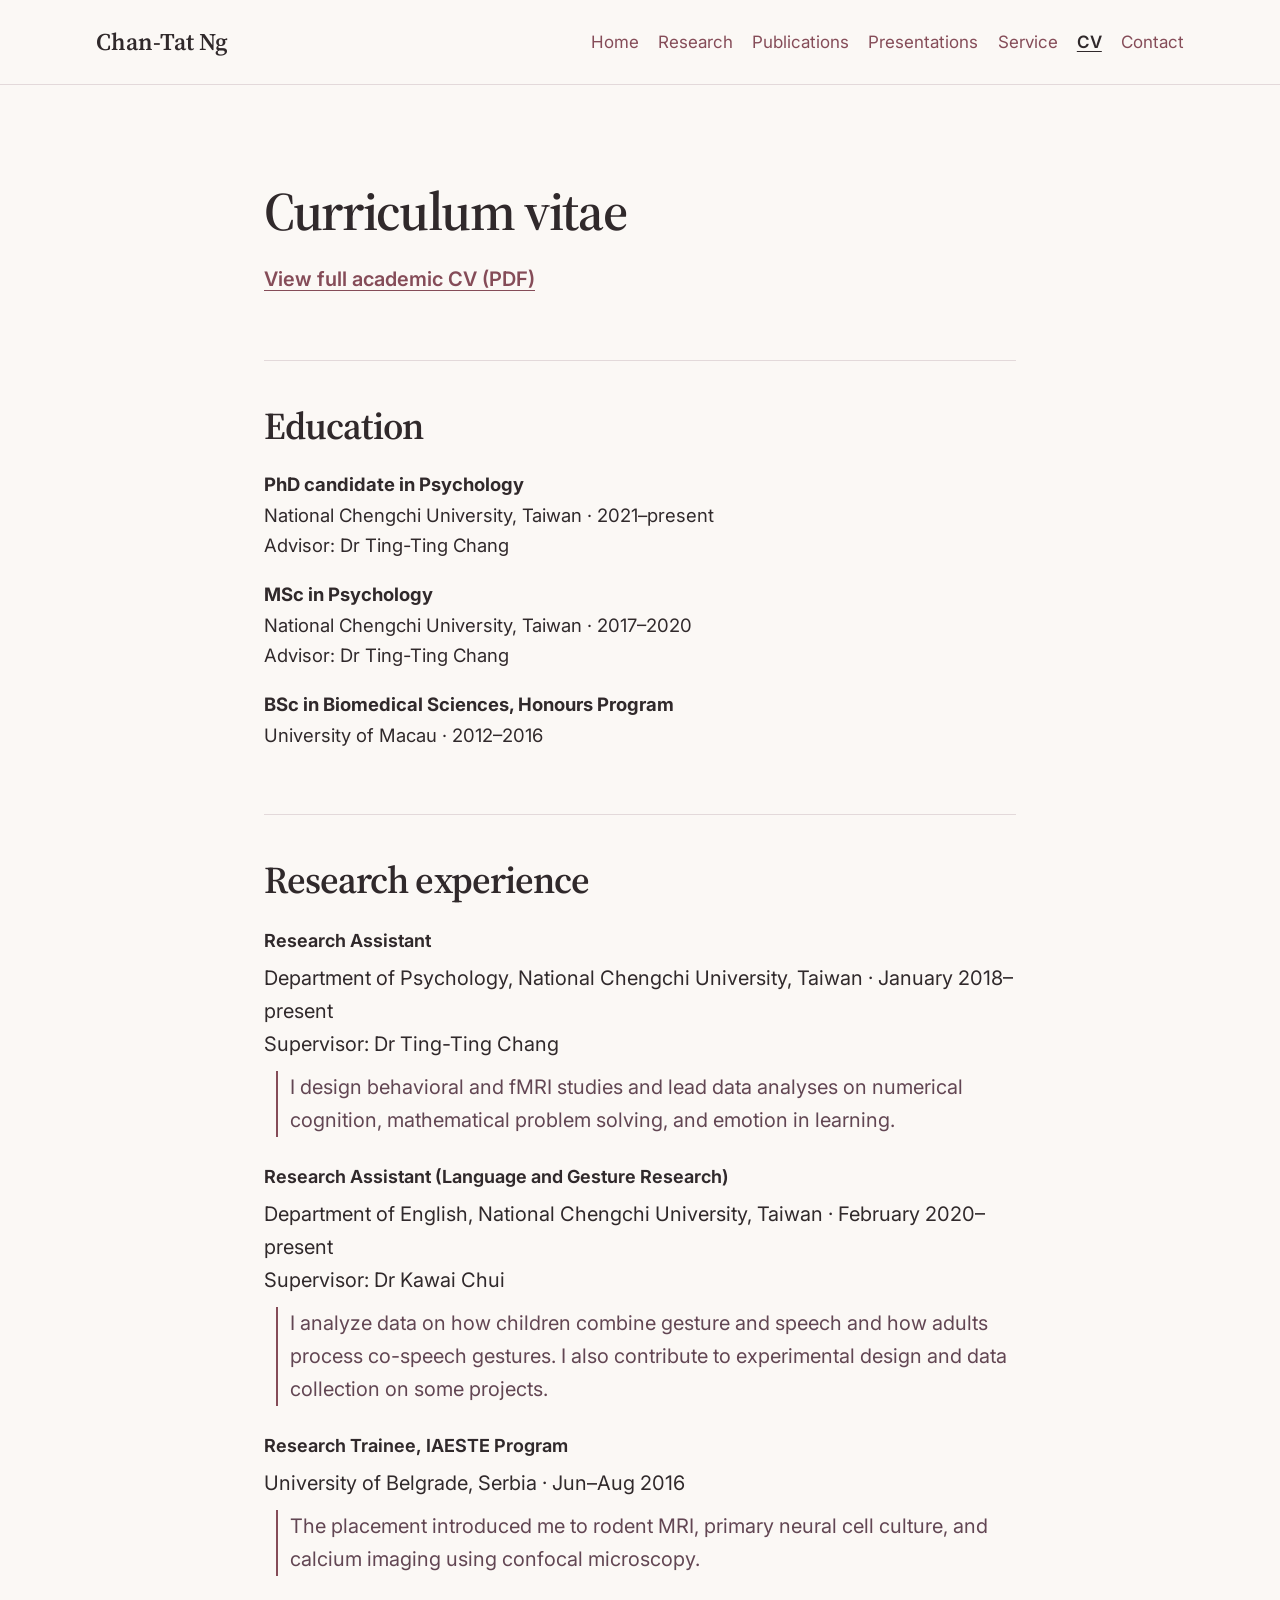
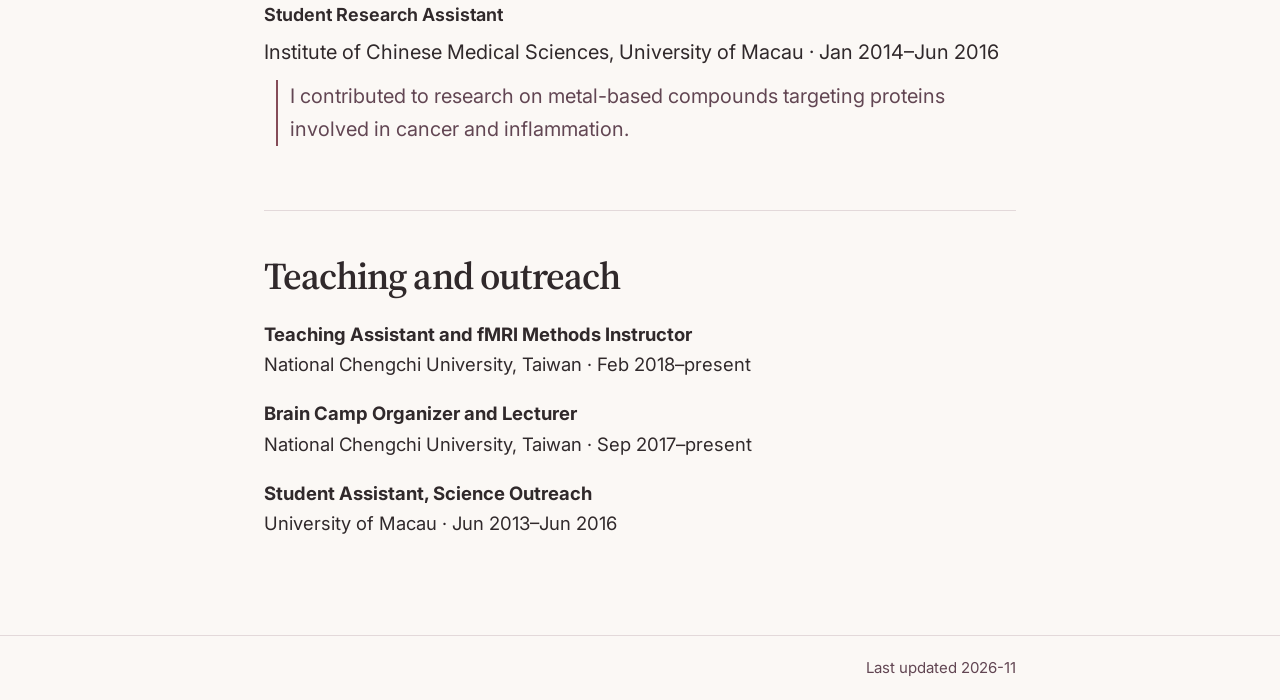
==== commit be78ded2: "Correct conference dates and add print layouts" ====
--- a/cv.html
+++ b/cv.html
@@ -41,7 +41,7 @@
       <ul class="record-list" role="list">
         <li><strong>PhD candidate in Psychology</strong><br>National Chengchi University, Taiwan · 2021–present<br>Advisor: Dr Ting-Ting Chang</li>
         <li><strong>MSc in Psychology</strong><br>National Chengchi University, Taiwan · 2017–2020<br>Advisor: Dr Ting-Ting Chang</li>
-        <li><strong>BSc in Biomedical Sciences, Honors Program</strong><br>University of Macau · 2012–2016</li>
+        <li><strong>BSc in Biomedical Sciences, Honours Program</strong><br>University of Macau · 2012–2016</li>
       </ul>
     </section>
     <section class="ruled">
--- a/css/style.css
+++ b/css/style.css
@@ -185,3 +185,49 @@
 @media (max-width: 23rem) {
   :root { scroll-padding-top: 12rem; }
 }
+
+@media print {
+  @page { margin: 12mm; }
+
+  :root {
+    --ivory: #fff;
+    --charcoal: #000;
+    --plum: #000;
+    --burgundy: #555;
+    --divider: #aaa;
+  }
+
+  nav, .skip-link, .site-footer, body:has(.home-intro) .site-header { display: none; }
+  body { font-size: 11pt; line-height: 1.3; }
+  .site-header { position: static; }
+  .reading-width, .header-inner { width: auto; }
+  .header-inner { min-height: 0; padding-block: 0 6pt; }
+  .wordmark { font-size: 13pt; }
+  main { padding-block: 8pt 0; }
+  .ruled { margin-top: 10pt; padding-top: 7pt; }
+  .ruled > h3 { margin-top: 8pt; }
+  .ruled > h3 + p, .ruled > h3 + ul { margin-top: 4pt; }
+  .section-link { margin-top: 8pt; }
+
+  h1 { font-size: 23pt; }
+  h2 { font-size: 16pt; }
+  h3, .theme-list h3 { font-size: 12pt; }
+  h1, h2, h3, p:has(+ .entry-description) { break-after: avoid; }
+
+  .record-list { font-size: inherit; margin-top: 7pt; }
+  .record-list > li + li { margin-top: 5pt; }
+  .record-list > li { break-inside: avoid; }
+  .entry-description { margin-block: 4pt 2pt; }
+  li, p { orphans: 3; widows: 3; }
+  .profile-links { display: block; }
+  .profile-links > li + li { margin-top: 3pt; }
+
+  a, a:visited { color: #000; text-decoration: none; }
+  .url-label { display: inline-block; max-width: 100%; overflow-wrap: anywhere; }
+  main a[href^="http"]:not(.url-label)::after {
+    content: " (" attr(href) ")";
+    font-size: 9pt;
+    font-weight: normal;
+    overflow-wrap: anywhere;
+  }
+}
